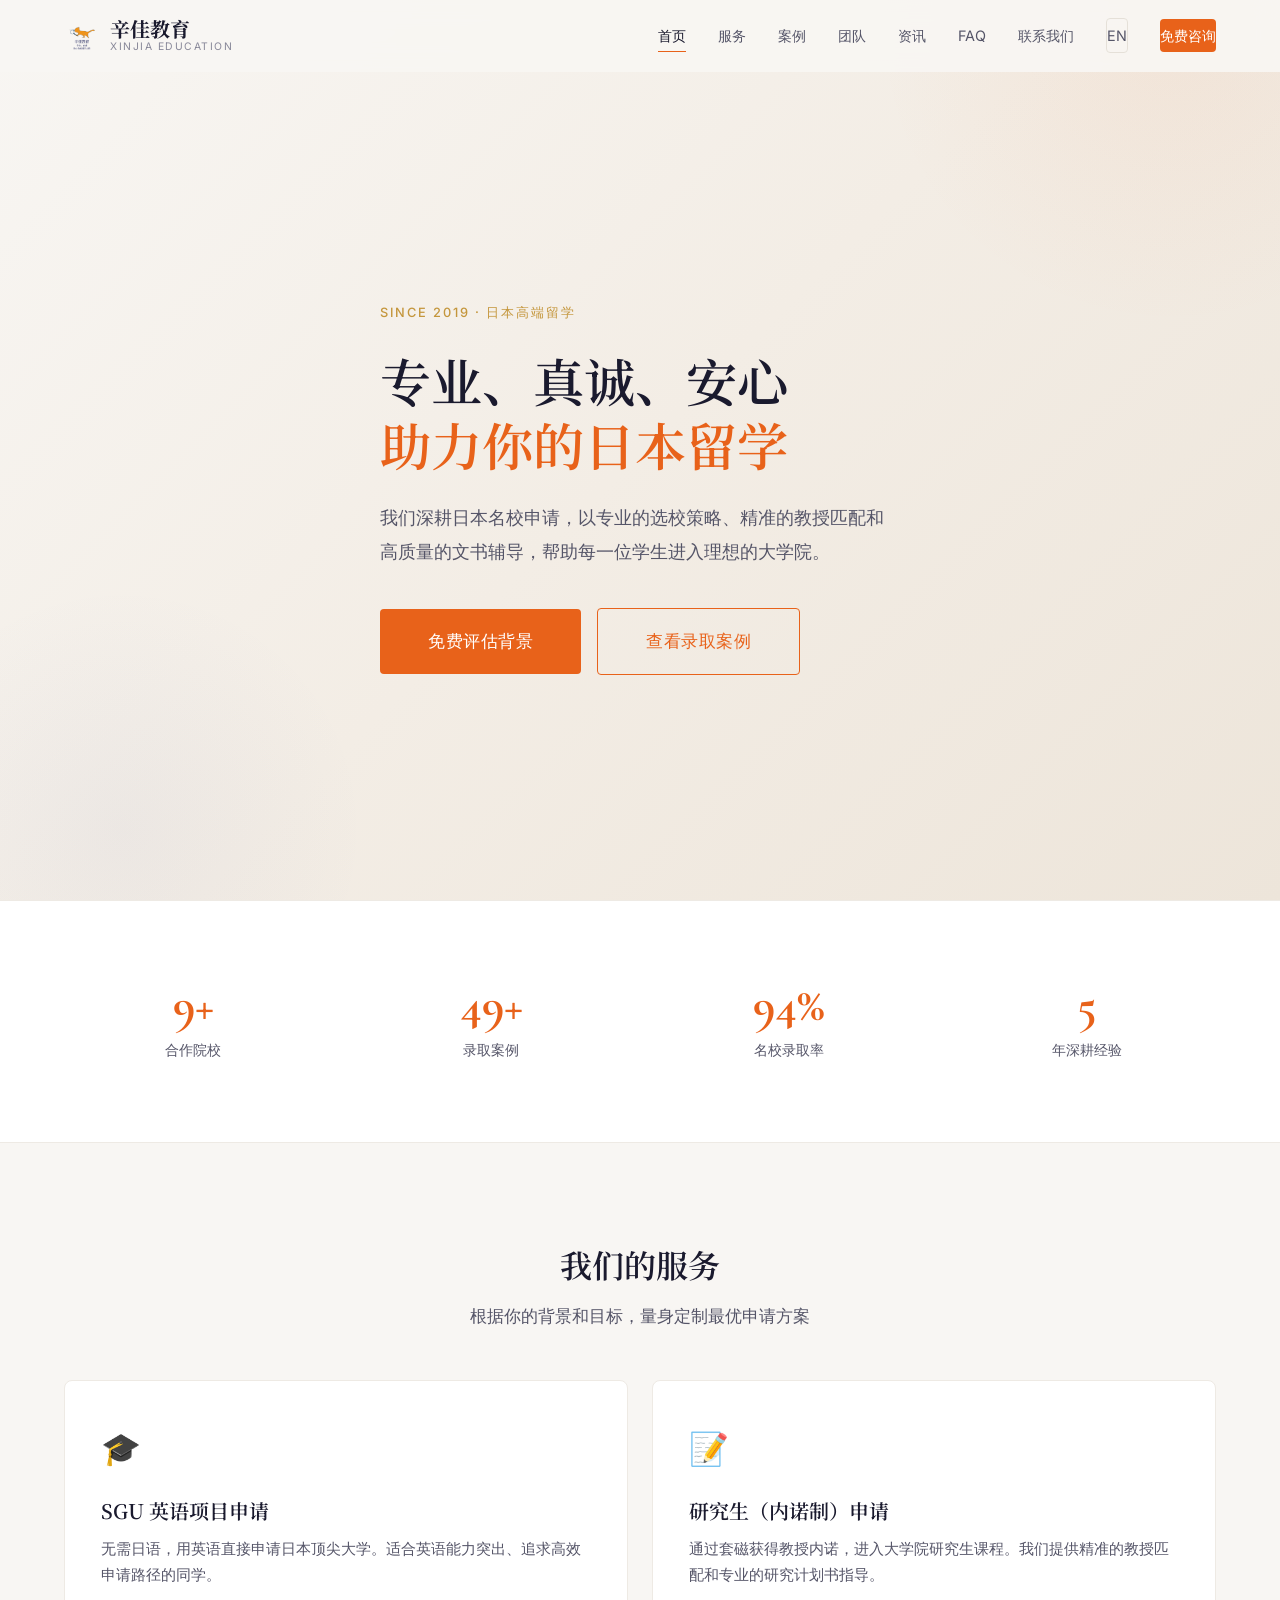
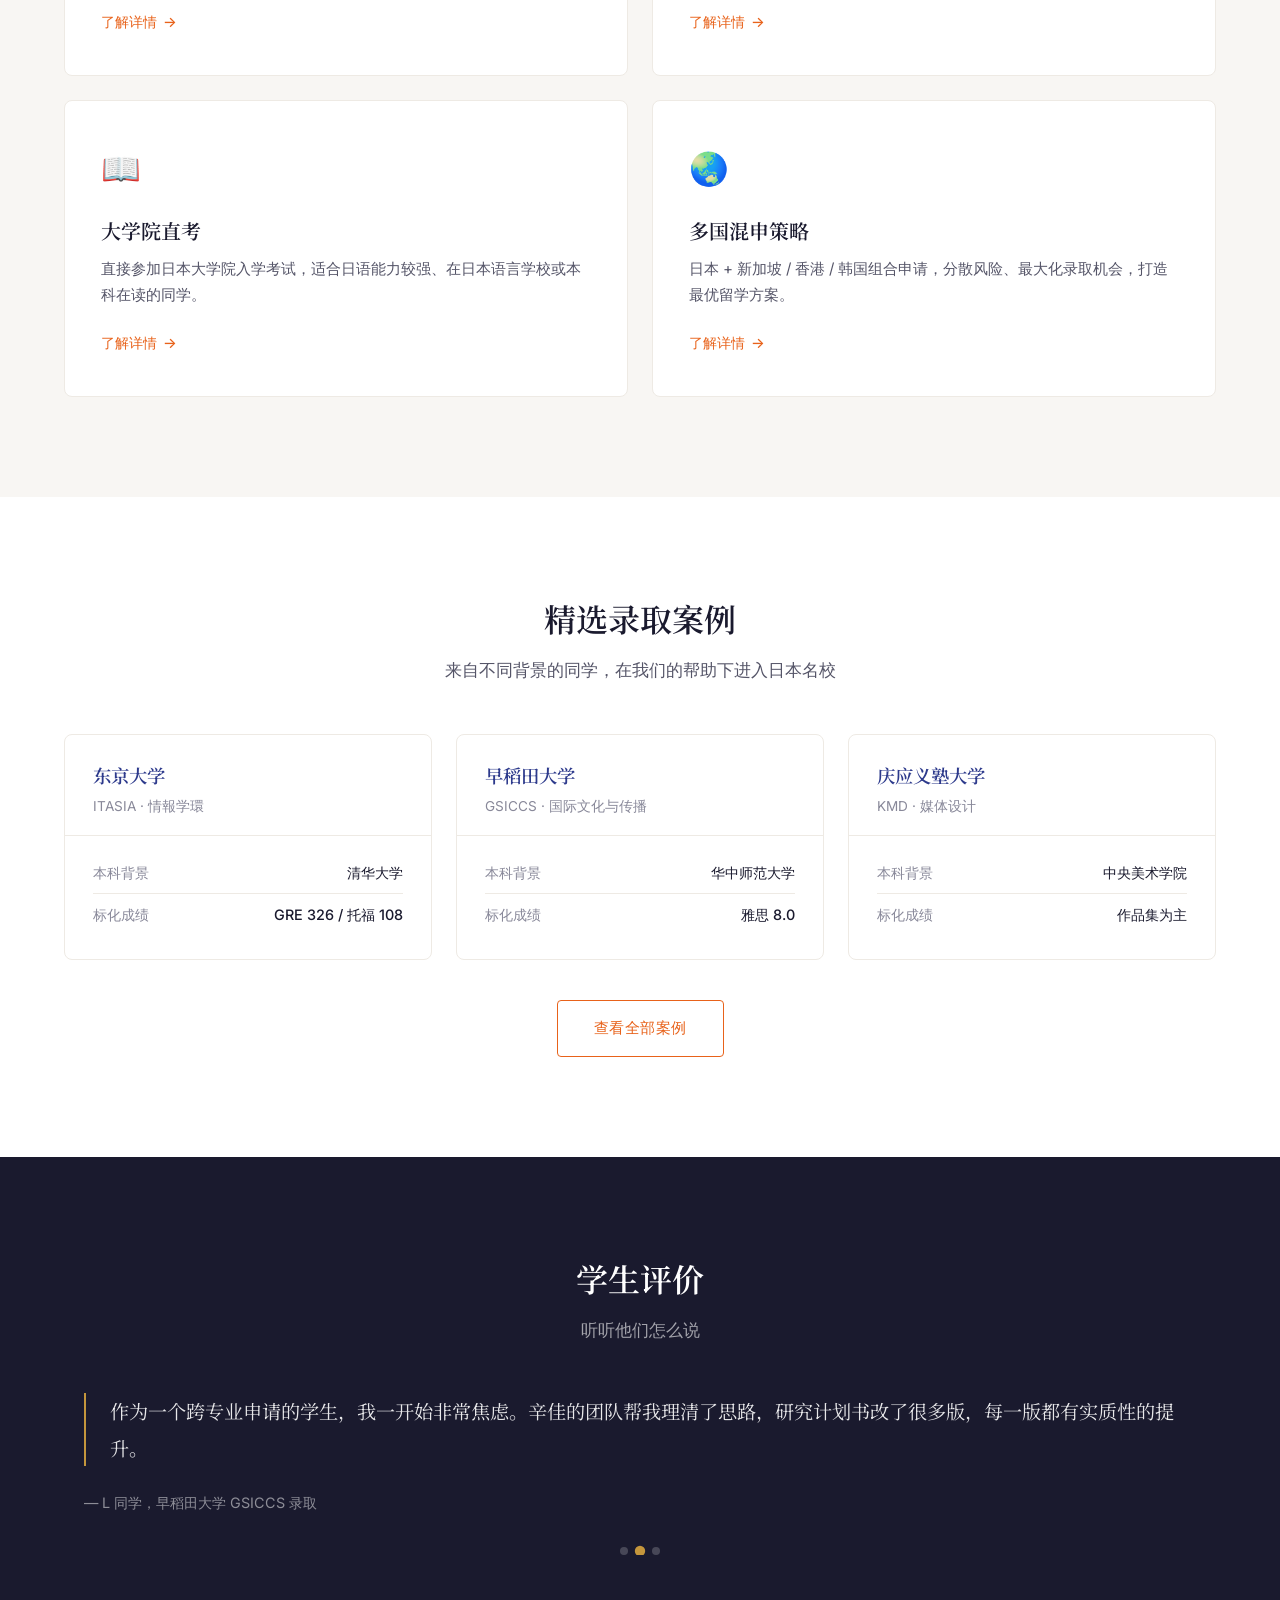
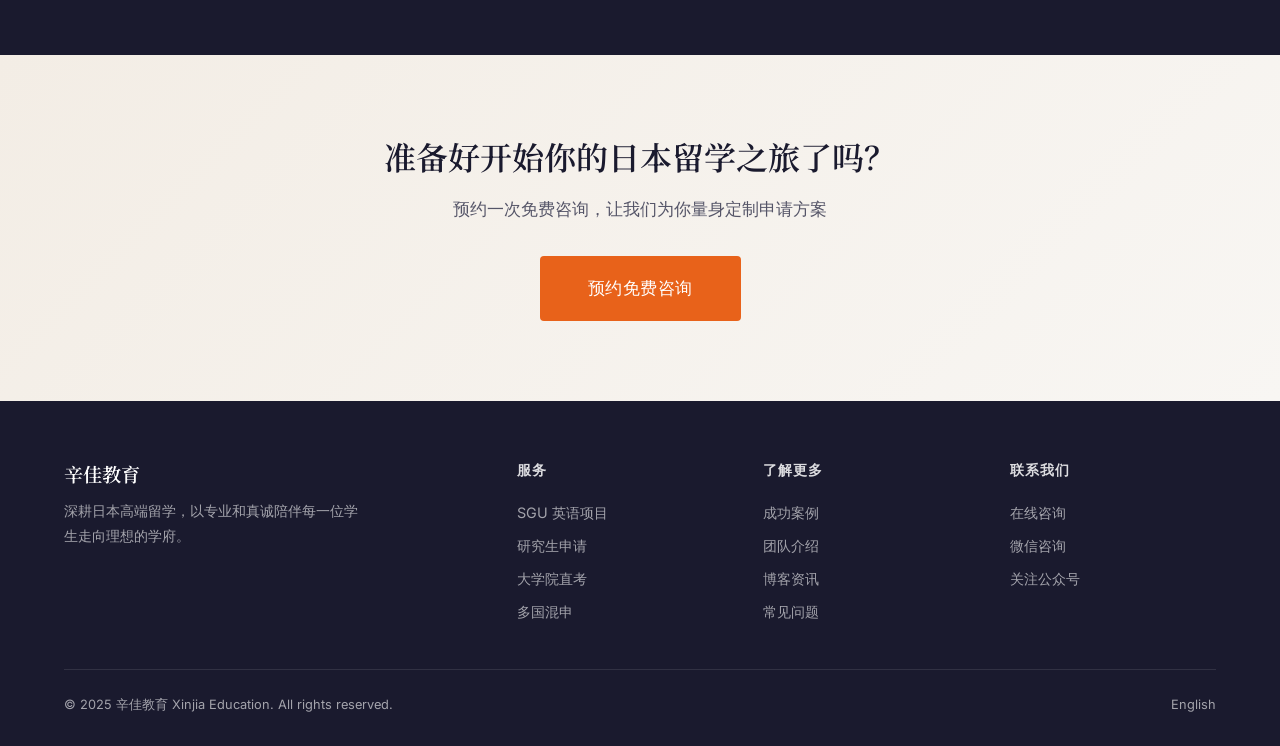
==== index.html @ 95246c09 "Initial commit: Xinjia Education official website - 14 HTML pages (7 Chinese + 7 English) - Brand de" ====
<!DOCTYPE html>
<html lang="zh-CN">
<head>
  <meta charset="UTF-8">
  <meta name="viewport" content="width=device-width, initial-scale=1.0">
  <meta name="applicable-device" content="pc,mobile">
  <title>辛佳教育 | 日本高端留学申请 · SGU · 研究生 · 直考</title>
  <meta name="description" content="辛佳教育专注日本高端留学申请，提供SGU英语项目、研究生内诺、大学院直考及多国混申服务。东京大学、早稻田大学、庆应义塾大学等名校录取案例丰富。">
  <meta name="keywords" content="日本留学,SGU申请,日本读研,日本大学院,研究生申请,日本留学中介,东京大学,早稻田大学">
  <link rel="alternate" hreflang="zh" href="https://shinka-edu.com/index.html">
  <link rel="alternate" hreflang="en" href="https://shinka-edu.com/en/index.html">
  <link rel="canonical" href="https://shinka-edu.com/">
  <!-- Open Graph -->
  <meta property="og:title" content="辛佳教育 | 日本高端留学申请">
  <meta property="og:description" content="专注日本高端留学，SGU · 研究生 · 直考 · 多国混申">
  <meta property="og:type" content="website">
  <meta property="og:url" content="https://shinka-edu.com/">
  <meta property="og:locale" content="zh_CN">
  <meta property="og:locale:alternate" content="en_US">
  <!-- Fonts -->
  <link rel="preconnect" href="https://fonts.googleapis.com">
  <link rel="preconnect" href="https://fonts.gstatic.com" crossorigin>
  <link href="https://fonts.googleapis.com/css2?family=Cormorant+Garamond:wght@400;600;700&family=Inter:wght@400;500;600&family=Noto+Serif+SC:wght@400;600;700&display=swap" rel="stylesheet">
  <link rel="stylesheet" href="css/style.css">
  <!-- JSON-LD -->
  <script type="application/ld+json">
  {
    "@context": "https://schema.org",
    "@type": "EducationalOrganization",
    "name": "辛佳教育",
    "alternateName": "Xinjia Education",
    "url": "https://shinka-edu.com",
    "description": "专注日本高端留学申请，提供SGU、研究生、直考及多国混申服务",
    "areaServed": ["CN", "JP"],
    "knowsLanguage": ["zh", "en", "ja"]
  }
  </script>
</head>
<body>

  <!-- Navigation -->
  <nav class="navbar" role="navigation" aria-label="主导航">
    <div class="container">
      <a href="index.html" class="nav-logo">
        <img src="images/logo.png" alt="辛佳教育" loading="lazy">
        <span class="nav-logo-text">
          辛佳教育
          <small>Xinjia Education</small>
        </span>
      </a>
      <div class="nav-links">
        <a href="index.html" class="active">首页</a>
        <a href="services.html">服务</a>
        <a href="cases.html">案例</a>
        <a href="team.html">团队</a>
        <a href="blog.html">资讯</a>
        <a href="faq.html">FAQ</a>
        <a href="contact.html">联系我们</a>
        <a href="en/index.html" class="nav-lang">EN</a>
        <a href="contact.html" class="nav-cta">免费咨询</a>
      </div>
      <button class="nav-toggle" aria-label="菜单">
        <span></span><span></span><span></span>
      </button>
    </div>
  </nav>

  <!-- Hero -->
  <section class="hero">
    <div class="container">
      <div class="hero-content">
        <span class="hero-badge">Since 2019 · 日本高端留学</span>
        <h1 class="hero-title">专业、真诚、安心<br><span>助力你的日本留学</span></h1>
        <p class="hero-desc">我们深耕日本名校申请，以专业的选校策略、精准的教授匹配和高质量的文书辅导，帮助每一位学生进入理想的大学院。</p>
        <div class="hero-buttons">
          <a href="contact.html" class="btn btn-primary btn-lg">免费评估背景</a>
          <a href="cases.html" class="btn btn-outline btn-lg">查看录取案例</a>
        </div>
      </div>
    </div>
  </section>

  <!-- Stats -->
  <section class="stats">
    <div class="container">
      <div class="stats-grid">
        <div class="stat-item fade-in">
          <div class="stat-number" data-count="10" data-suffix="+">0</div>
          <div class="stat-label">合作院校</div>
        </div>
        <div class="stat-item fade-in fade-in-delay-1">
          <div class="stat-number" data-count="50" data-suffix="+">0</div>
          <div class="stat-label">录取案例</div>
        </div>
        <div class="stat-item fade-in fade-in-delay-2">
          <div class="stat-number" data-count="95" data-suffix="%">0</div>
          <div class="stat-label">名校录取率</div>
        </div>
        <div class="stat-item fade-in fade-in-delay-3">
          <div class="stat-number" data-count="6" data-suffix="">0</div>
          <div class="stat-label">年深耕经验</div>
        </div>
      </div>
    </div>
  </section>

  <!-- Services Overview -->
  <section class="section" id="services">
    <div class="container">
      <h2 class="section-title center fade-in">我们的服务</h2>
      <p class="section-subtitle center fade-in">根据你的背景和目标，量身定制最优申请方案</p>
      <div class="services-grid">
        <a href="services.html#sgu" class="service-card fade-in">
          <span class="service-icon">🎓</span>
          <h3>SGU 英语项目申请</h3>
          <p>无需日语，用英语直接申请日本顶尖大学。适合英语能力突出、追求高效申请路径的同学。</p>
          <span class="link-arrow">了解详情</span>
        </a>
        <a href="services.html#kenkyusei" class="service-card fade-in fade-in-delay-1">
          <span class="service-icon">📝</span>
          <h3>研究生（内诺制）申请</h3>
          <p>通过套磁获得教授内诺，进入大学院研究生课程。我们提供精准的教授匹配和专业的研究计划书指导。</p>
          <span class="link-arrow">了解详情</span>
        </a>
        <a href="services.html#chokuju" class="service-card fade-in fade-in-delay-2">
          <span class="service-icon">📖</span>
          <h3>大学院直考</h3>
          <p>直接参加日本大学院入学考试，适合日语能力较强、在日本语言学校或本科在读的同学。</p>
          <span class="link-arrow">了解详情</span>
        </a>
        <a href="services.html#multi" class="service-card fade-in fade-in-delay-3">
          <span class="service-icon">🌏</span>
          <h3>多国混申策略</h3>
          <p>日本 + 新加坡 / 香港 / 韩国组合申请，分散风险、最大化录取机会，打造最优留学方案。</p>
          <span class="link-arrow">了解详情</span>
        </a>
      </div>
    </div>
  </section>

  <!-- Featured Cases -->
  <section class="section" style="background: var(--color-bg-white);">
    <div class="container">
      <h2 class="section-title center fade-in">精选录取案例</h2>
      <p class="section-subtitle center fade-in">来自不同背景的同学，在我们的帮助下进入日本名校</p>
      <div class="cases-grid">
        <div class="case-card fade-in">
          <div class="case-card-header">
            <div class="case-school">东京大学</div>
            <div class="case-program">ITASIA · 情報学環</div>
          </div>
          <div class="case-card-body">
            <div class="case-detail">
              <span class="case-detail-label">本科背景</span>
              <span class="case-detail-value">清华大学</span>
            </div>
            <div class="case-detail">
              <span class="case-detail-label">标化成绩</span>
              <span class="case-detail-value">GRE 326 / 托福 108</span>
            </div>
          </div>
        </div>
        <div class="case-card fade-in fade-in-delay-1">
          <div class="case-card-header">
            <div class="case-school">早稻田大学</div>
            <div class="case-program">GSICCS · 国际文化与传播</div>
          </div>
          <div class="case-card-body">
            <div class="case-detail">
              <span class="case-detail-label">本科背景</span>
              <span class="case-detail-value">华中师范大学</span>
            </div>
            <div class="case-detail">
              <span class="case-detail-label">标化成绩</span>
              <span class="case-detail-value">雅思 8.0</span>
            </div>
          </div>
        </div>
        <div class="case-card fade-in fade-in-delay-2">
          <div class="case-card-header">
            <div class="case-school">庆应义塾大学</div>
            <div class="case-program">KMD · 媒体设计</div>
          </div>
          <div class="case-card-body">
            <div class="case-detail">
              <span class="case-detail-label">本科背景</span>
              <span class="case-detail-value">中央美术学院</span>
            </div>
            <div class="case-detail">
              <span class="case-detail-label">标化成绩</span>
              <span class="case-detail-value">作品集为主</span>
            </div>
          </div>
        </div>
      </div>
      <div class="text-center" style="margin-top: 40px;">
        <a href="cases.html" class="btn btn-outline">查看全部案例</a>
      </div>
    </div>
  </section>

  <!-- Testimonials -->
  <section class="testimonials">
    <div class="container">
      <h2 class="section-title center fade-in">学生评价</h2>
      <p class="section-subtitle center fade-in">听听他们怎么说</p>
      <div class="testimonial-slider fade-in">
        <div class="testimonial-track">
          <div class="testimonial-card">
            <div class="testimonial-quote">辛佳的老师非常专业，从选校到文书都给了我很多针对性的建议。最终拿到了东大 ITASIA 的 offer，整个过程比想象中顺利很多。</div>
            <div class="testimonial-author">— Z 同学，东京大学 ITASIA 录取</div>
          </div>
          <div class="testimonial-card">
            <div class="testimonial-quote">作为一个跨专业申请的学生，我一开始非常焦虑。辛佳的团队帮我理清了思路，研究计划书改了很多版，每一版都有实质性的提升。</div>
            <div class="testimonial-author">— L 同学，早稻田大学 GSICCS 录取</div>
          </div>
          <div class="testimonial-card">
            <div class="testimonial-quote">选择辛佳是因为他们对 SGU 项目真的很了解，不会盲目推荐，而是根据我的实际情况做出合理的选校方案。感谢 Jaden 老师！</div>
            <div class="testimonial-author">— W 同学，庆应义塾大学 SFC 录取</div>
          </div>
        </div>
        <div class="testimonial-dots">
          <button class="testimonial-dot active" aria-label="第1条评价"></button>
          <button class="testimonial-dot" aria-label="第2条评价"></button>
          <button class="testimonial-dot" aria-label="第3条评价"></button>
        </div>
      </div>
    </div>
  </section>

  <!-- CTA -->
  <section class="cta-section">
    <div class="container fade-in">
      <h2>准备好开始你的日本留学之旅了吗？</h2>
      <p>预约一次免费咨询，让我们为你量身定制申请方案</p>
      <a href="contact.html" class="btn btn-primary btn-lg">预约免费咨询</a>
    </div>
  </section>

  <!-- Footer -->
  <footer class="footer">
    <div class="container">
      <div class="footer-grid">
        <div class="footer-brand">
          <h3>辛佳教育</h3>
          <p>深耕日本高端留学，以专业和真诚陪伴每一位学生走向理想的学府。</p>
        </div>
        <div class="footer-col">
          <h4>服务</h4>
          <a href="services.html#sgu">SGU 英语项目</a>
          <a href="services.html#kenkyusei">研究生申请</a>
          <a href="services.html#chokuju">大学院直考</a>
          <a href="services.html#multi">多国混申</a>
        </div>
        <div class="footer-col">
          <h4>了解更多</h4>
          <a href="cases.html">成功案例</a>
          <a href="team.html">团队介绍</a>
          <a href="blog.html">博客资讯</a>
          <a href="faq.html">常见问题</a>
        </div>
        <div class="footer-col">
          <h4>联系我们</h4>
          <a href="contact.html">在线咨询</a>
          <a href="contact.html">微信咨询</a>
          <a href="contact.html">关注公众号</a>
        </div>
      </div>
      <div class="footer-bottom">
        <span>&copy; 2025 辛佳教育 Xinjia Education. All rights reserved.</span>
        <a href="en/index.html">English</a>
      </div>
    </div>
  </footer>

  <script src="js/main.js"></script>
</body>
</html>
---- css/style.css ----
/* ===== CSS Variables & Brand Design System ===== */
:root {
  --color-primary: #E8621A;
  --color-primary-dark: #C8520F;
  --color-primary-light: #F5864D;
  --color-secondary: #2D3A8C;
  --color-secondary-dark: #1E2860;
  --color-accent: #C4963C;
  --color-accent-light: #D4AC5C;
  --color-text: #1A1A2E;
  --color-text-light: #555568;
  --color-text-muted: #888899;
  --color-bg: #F8F6F3;
  --color-bg-white: #FFFFFF;
  --color-bg-warm: #F3EDE5;
  --color-border: #E5E0D8;
  --color-border-light: #EEEAE4;

  --font-serif-cn: "Noto Serif SC", "Songti SC", "SimSun", serif;
  --font-serif-en: "Cormorant Garamond", "Georgia", serif;
  --font-sans: "Inter", "Noto Sans SC", "PingFang SC", "Microsoft YaHei", sans-serif;

  --max-width: 1200px;
  --nav-height: 72px;
  --section-padding: 100px 0;
  --section-padding-sm: 60px 0;
  --transition: 0.3s ease;
  --transition-slow: 0.6s ease;
  --shadow-sm: 0 2px 8px rgba(26, 26, 46, 0.06);
  --shadow-md: 0 4px 20px rgba(26, 26, 46, 0.08);
  --shadow-lg: 0 8px 40px rgba(26, 26, 46, 0.12);
  --radius: 4px;
  --radius-lg: 8px;
}

/* ===== Reset & Base ===== */
*, *::before, *::after {
  margin: 0;
  padding: 0;
  box-sizing: border-box;
}

html {
  font-size: 16px;
  scroll-behavior: smooth;
  -webkit-font-smoothing: antialiased;
  -moz-osx-font-smoothing: grayscale;
}

body {
  font-family: var(--font-sans);
  color: var(--color-text);
  background: var(--color-bg);
  line-height: 1.75;
  overflow-x: hidden;
}

img {
  max-width: 100%;
  height: auto;
  display: block;
}

a {
  color: inherit;
  text-decoration: none;
  transition: color var(--transition);
}

ul, ol { list-style: none; }

h1, h2, h3, h4, h5, h6 {
  font-family: var(--font-serif-cn);
  font-weight: 600;
  line-height: 1.35;
  color: var(--color-text);
}

.en h1, .en h2, .en h3, .en h4, .en h5, .en h6 {
  font-family: var(--font-serif-en);
}

/* ===== Utility ===== */
.container {
  max-width: var(--max-width);
  margin: 0 auto;
  padding: 0 24px;
}

.section {
  padding: var(--section-padding);
}

.section-title {
  font-size: 2rem;
  margin-bottom: 16px;
  position: relative;
}

.section-subtitle {
  font-size: 1.05rem;
  color: var(--color-text-light);
  max-width: 600px;
  margin-bottom: 48px;
}

.section-subtitle.center {
  margin-left: auto;
  margin-right: auto;
  text-align: center;
}

.section-title.center {
  text-align: center;
}

.text-primary { color: var(--color-primary); }
.text-accent { color: var(--color-accent); }
.text-muted { color: var(--color-text-muted); }
.text-center { text-align: center; }

.sr-only {
  position: absolute;
  width: 1px;
  height: 1px;
  padding: 0;
  margin: -1px;
  overflow: hidden;
  clip: rect(0,0,0,0);
  border: 0;
}

/* ===== Buttons ===== */
.btn {
  display: inline-block;
  padding: 14px 36px;
  font-size: 0.95rem;
  font-family: var(--font-sans);
  font-weight: 500;
  border: none;
  border-radius: var(--radius);
  cursor: pointer;
  transition: all var(--transition);
  letter-spacing: 0.5px;
  text-align: center;
}

.btn-primary {
  background: var(--color-primary);
  color: #fff;
}

.btn-primary:hover {
  background: var(--color-primary-dark);
  transform: translateY(-1px);
  box-shadow: var(--shadow-md);
}

.btn-outline {
  background: transparent;
  color: var(--color-primary);
  border: 1.5px solid var(--color-primary);
}

.btn-outline:hover {
  background: var(--color-primary);
  color: #fff;
}

.btn-secondary {
  background: var(--color-secondary);
  color: #fff;
}

.btn-secondary:hover {
  background: var(--color-secondary-dark);
  transform: translateY(-1px);
}

.btn-sm {
  padding: 10px 24px;
  font-size: 0.875rem;
}

.btn-lg {
  padding: 18px 48px;
  font-size: 1.05rem;
}

/* ===== Navigation ===== */
.navbar {
  position: fixed;
  top: 0;
  left: 0;
  right: 0;
  height: var(--nav-height);
  background: rgba(248, 246, 243, 0.95);
  backdrop-filter: blur(12px);
  -webkit-backdrop-filter: blur(12px);
  z-index: 1000;
  transition: all var(--transition);
  border-bottom: 1px solid transparent;
}

.navbar.scrolled {
  border-bottom-color: var(--color-border);
  box-shadow: var(--shadow-sm);
}

.navbar .container {
  display: flex;
  align-items: center;
  justify-content: space-between;
  height: 100%;
}

.nav-logo {
  display: flex;
  align-items: center;
  gap: 10px;
  font-family: var(--font-serif-cn);
  font-size: 1.25rem;
  font-weight: 700;
  color: var(--color-text);
}

.en .nav-logo {
  font-family: var(--font-serif-en);
  font-size: 1.3rem;
}

.nav-logo img {
  height: 36px;
  width: auto;
}

.nav-logo-text {
  display: flex;
  flex-direction: column;
  line-height: 1.2;
}

.nav-logo-text small {
  font-size: 0.65rem;
  font-family: var(--font-sans);
  font-weight: 400;
  color: var(--color-text-muted);
  letter-spacing: 1.5px;
  text-transform: uppercase;
}

.nav-links {
  display: flex;
  align-items: center;
  gap: 32px;
}

.nav-links a {
  font-size: 0.9rem;
  color: var(--color-text-light);
  position: relative;
  padding: 4px 0;
}

.nav-links a::after {
  content: '';
  position: absolute;
  bottom: 0;
  left: 0;
  width: 0;
  height: 1.5px;
  background: var(--color-primary);
  transition: width var(--transition);
}

.nav-links a:hover,
.nav-links a.active {
  color: var(--color-text);
}

.nav-links a:hover::after,
.nav-links a.active::after {
  width: 100%;
}

.nav-lang {
  font-size: 0.85rem;
  color: var(--color-text-muted);
  border: 1px solid var(--color-border);
  padding: 5px 14px;
  border-radius: var(--radius);
  transition: all var(--transition);
}

.nav-lang:hover {
  color: var(--color-primary);
  border-color: var(--color-primary);
}

.nav-cta {
  padding: 8px 24px;
  background: var(--color-primary);
  color: #fff !important;
  border-radius: var(--radius);
  font-weight: 500;
}

.nav-cta::after { display: none !important; }

.nav-cta:hover {
  background: var(--color-primary-dark);
}

/* Mobile Nav Toggle */
.nav-toggle {
  display: none;
  flex-direction: column;
  gap: 5px;
  cursor: pointer;
  padding: 4px;
  background: none;
  border: none;
}

.nav-toggle span {
  display: block;
  width: 24px;
  height: 2px;
  background: var(--color-text);
  transition: all var(--transition);
  border-radius: 1px;
}

.nav-toggle.active span:nth-child(1) {
  transform: rotate(45deg) translate(5px, 5px);
}

.nav-toggle.active span:nth-child(2) { opacity: 0; }

.nav-toggle.active span:nth-child(3) {
  transform: rotate(-45deg) translate(5px, -5px);
}

/* ===== Hero Section ===== */
.hero {
  min-height: 100vh;
  display: flex;
  align-items: center;
  padding-top: var(--nav-height);
  background: linear-gradient(135deg, var(--color-bg) 0%, var(--color-bg-warm) 50%, #EDE5DA 100%);
  position: relative;
  overflow: hidden;
}

.hero::before {
  content: '';
  position: absolute;
  top: -30%;
  right: -15%;
  width: 600px;
  height: 600px;
  background: radial-gradient(circle, rgba(232, 98, 26, 0.06) 0%, transparent 70%);
  border-radius: 50%;
}

.hero::after {
  content: '';
  position: absolute;
  bottom: -20%;
  left: -10%;
  width: 500px;
  height: 500px;
  background: radial-gradient(circle, rgba(45, 58, 140, 0.04) 0%, transparent 70%);
  border-radius: 50%;
}

.hero .container {
  position: relative;
  z-index: 1;
}

.hero-content {
  max-width: 680px;
}

.hero-badge {
  display: inline-block;
  font-size: 0.8rem;
  letter-spacing: 2px;
  text-transform: uppercase;
  color: var(--color-accent);
  margin-bottom: 24px;
  font-weight: 500;
}

.hero-title {
  font-size: 3.2rem;
  margin-bottom: 24px;
  line-height: 1.25;
}

.hero-title span {
  color: var(--color-primary);
}

.hero-desc {
  font-size: 1.15rem;
  color: var(--color-text-light);
  margin-bottom: 40px;
  max-width: 520px;
  line-height: 1.85;
}

.hero-buttons {
  display: flex;
  gap: 16px;
  align-items: center;
}

/* ===== Stats Section ===== */
.stats {
  padding: 60px 0;
  background: var(--color-bg-white);
  border-top: 1px solid var(--color-border-light);
  border-bottom: 1px solid var(--color-border-light);
}

.stats-grid {
  display: grid;
  grid-template-columns: repeat(4, 1fr);
  gap: 40px;
  text-align: center;
}

.stat-item {
  padding: 20px;
}

.stat-number {
  font-family: var(--font-serif-en);
  font-size: 3rem;
  font-weight: 700;
  color: var(--color-primary);
  line-height: 1;
  margin-bottom: 8px;
}

.stat-number span {
  font-size: 1.5rem;
  color: var(--color-accent);
}

.stat-label {
  font-size: 0.9rem;
  color: var(--color-text-light);
}

/* ===== Services Overview ===== */
.services-grid {
  display: grid;
  grid-template-columns: repeat(2, 1fr);
  gap: 24px;
}

.service-card {
  background: var(--color-bg-white);
  padding: 40px 36px;
  border-radius: var(--radius-lg);
  border: 1px solid var(--color-border-light);
  transition: all var(--transition);
  position: relative;
  overflow: hidden;
}

.service-card::before {
  content: '';
  position: absolute;
  top: 0;
  left: 0;
  width: 3px;
  height: 0;
  background: var(--color-primary);
  transition: height var(--transition-slow);
}

.service-card:hover {
  border-color: var(--color-border);
  box-shadow: var(--shadow-md);
  transform: translateY(-2px);
}

.service-card:hover::before {
  height: 100%;
}

.service-icon {
  font-size: 2rem;
  margin-bottom: 20px;
  display: block;
}

.service-card h3 {
  font-size: 1.25rem;
  margin-bottom: 12px;
}

.service-card p {
  color: var(--color-text-light);
  font-size: 0.95rem;
  margin-bottom: 20px;
  line-height: 1.7;
}

.service-card .link-arrow {
  font-size: 0.9rem;
  color: var(--color-primary);
  font-weight: 500;
  display: inline-flex;
  align-items: center;
  gap: 6px;
}

.service-card .link-arrow::after {
  content: '→';
  transition: transform var(--transition);
}

.service-card:hover .link-arrow::after {
  transform: translateX(4px);
}

/* ===== Cases Section ===== */
.cases-grid {
  display: grid;
  grid-template-columns: repeat(3, 1fr);
  gap: 24px;
}

.case-card {
  background: var(--color-bg-white);
  border-radius: var(--radius-lg);
  border: 1px solid var(--color-border-light);
  overflow: hidden;
  transition: all var(--transition);
}

.case-card:hover {
  box-shadow: var(--shadow-md);
  transform: translateY(-2px);
}

.case-card-header {
  padding: 24px 28px 16px;
  border-bottom: 1px solid var(--color-border-light);
}

.case-school {
  font-family: var(--font-serif-cn);
  font-size: 1.15rem;
  font-weight: 600;
  color: var(--color-secondary);
  margin-bottom: 4px;
}

.case-program {
  font-size: 0.85rem;
  color: var(--color-text-muted);
}

.case-card-body {
  padding: 16px 28px 24px;
}

.case-detail {
  display: flex;
  justify-content: space-between;
  align-items: center;
  padding: 8px 0;
  font-size: 0.9rem;
}

.case-detail + .case-detail {
  border-top: 1px solid var(--color-border-light);
}

.case-detail-label {
  color: var(--color-text-muted);
}

.case-detail-value {
  font-weight: 500;
  color: var(--color-text);
}

/* Cases page filter */
.filter-bar {
  display: flex;
  flex-wrap: wrap;
  gap: 10px;
  margin-bottom: 40px;
}

.filter-btn {
  padding: 8px 20px;
  font-size: 0.85rem;
  border: 1px solid var(--color-border);
  background: var(--color-bg-white);
  color: var(--color-text-light);
  border-radius: 100px;
  cursor: pointer;
  transition: all var(--transition);
  font-family: var(--font-sans);
}

.filter-btn:hover,
.filter-btn.active {
  background: var(--color-primary);
  color: #fff;
  border-color: var(--color-primary);
}

/* ===== Testimonials ===== */
.testimonials {
  background: var(--color-text);
  color: #fff;
  padding: var(--section-padding);
}

.testimonials .section-title {
  color: #fff;
}

.testimonials .section-subtitle {
  color: rgba(255,255,255,0.6);
}

.testimonial-slider {
  position: relative;
  overflow: hidden;
}

.testimonial-track {
  display: flex;
  transition: transform 0.5s ease;
}

.testimonial-card {
  min-width: 100%;
  padding: 0 20px;
}

.testimonial-quote {
  font-family: var(--font-serif-cn);
  font-size: 1.2rem;
  line-height: 1.9;
  margin-bottom: 24px;
  color: rgba(255,255,255,0.9);
  position: relative;
  padding-left: 24px;
  border-left: 2px solid var(--color-accent);
}

.testimonial-author {
  font-size: 0.9rem;
  color: rgba(255,255,255,0.5);
}

.testimonial-dots {
  display: flex;
  justify-content: center;
  gap: 8px;
  margin-top: 32px;
}

.testimonial-dot {
  width: 8px;
  height: 8px;
  border-radius: 50%;
  background: rgba(255,255,255,0.2);
  cursor: pointer;
  transition: all var(--transition);
  border: none;
  padding: 0;
}

.testimonial-dot.active {
  background: var(--color-accent);
  transform: scale(1.3);
}

/* ===== CTA Section ===== */
.cta-section {
  padding: 80px 0;
  background: linear-gradient(135deg, var(--color-bg-warm) 0%, var(--color-bg) 100%);
  text-align: center;
}

.cta-section h2 {
  font-size: 2rem;
  margin-bottom: 16px;
}

.cta-section p {
  color: var(--color-text-light);
  margin-bottom: 32px;
  font-size: 1.05rem;
}

/* ===== Page Header (Inner Pages) ===== */
.page-header {
  padding: 140px 0 60px;
  background: var(--color-bg-white);
  border-bottom: 1px solid var(--color-border-light);
}

.page-header h1 {
  font-size: 2.5rem;
  margin-bottom: 12px;
}

.page-header p {
  font-size: 1.05rem;
  color: var(--color-text-light);
  max-width: 600px;
}

.breadcrumb {
  font-size: 0.85rem;
  color: var(--color-text-muted);
  margin-bottom: 20px;
}

.breadcrumb a:hover {
  color: var(--color-primary);
}

.breadcrumb span {
  margin: 0 8px;
}

/* ===== Services Detail Page ===== */
.service-detail-section {
  padding: 80px 0;
}

.service-detail-section:nth-child(even) {
  background: var(--color-bg-white);
}

.service-detail-grid {
  display: grid;
  grid-template-columns: 1fr 1fr;
  gap: 60px;
  align-items: start;
}

.service-detail-content h2 {
  font-size: 1.75rem;
  margin-bottom: 16px;
}

.service-detail-content p {
  color: var(--color-text-light);
  margin-bottom: 20px;
  line-height: 1.8;
}

.service-detail-content ul {
  margin-bottom: 24px;
}

.service-detail-content ul li {
  padding: 8px 0 8px 20px;
  position: relative;
  color: var(--color-text-light);
  font-size: 0.95rem;
}

.service-detail-content ul li::before {
  content: '';
  position: absolute;
  left: 0;
  top: 16px;
  width: 6px;
  height: 6px;
  background: var(--color-primary);
  border-radius: 50%;
}

.service-sidebar {
  background: var(--color-bg-white);
  padding: 32px;
  border-radius: var(--radius-lg);
  border: 1px solid var(--color-border-light);
  position: sticky;
  top: calc(var(--nav-height) + 24px);
}

.service-sidebar h4 {
  font-size: 1rem;
  margin-bottom: 16px;
  color: var(--color-text);
}

.service-sidebar .price-range {
  font-size: 1.5rem;
  font-weight: 700;
  color: var(--color-primary);
  margin-bottom: 20px;
  font-family: var(--font-serif-en);
}

.timeline {
  position: relative;
  padding-left: 24px;
}

.timeline::before {
  content: '';
  position: absolute;
  left: 4px;
  top: 0;
  bottom: 0;
  width: 1px;
  background: var(--color-border);
}

.timeline-item {
  position: relative;
  padding-bottom: 24px;
}

.timeline-item::before {
  content: '';
  position: absolute;
  left: -24px;
  top: 6px;
  width: 9px;
  height: 9px;
  background: var(--color-primary);
  border-radius: 50%;
  border: 2px solid var(--color-bg);
}

.timeline-item h5 {
  font-size: 0.9rem;
  font-family: var(--font-sans);
  font-weight: 600;
  margin-bottom: 4px;
}

.timeline-item p {
  font-size: 0.85rem;
  color: var(--color-text-muted);
}

/* ===== Team Page ===== */
.team-grid {
  display: grid;
  grid-template-columns: repeat(3, 1fr);
  gap: 32px;
}

.team-card {
  background: var(--color-bg-white);
  padding: 40px 32px;
  border-radius: var(--radius-lg);
  border: 1px solid var(--color-border-light);
  text-align: center;
  transition: all var(--transition);
}

.team-card:hover {
  box-shadow: var(--shadow-md);
  transform: translateY(-2px);
}

.team-avatar {
  width: 80px;
  height: 80px;
  border-radius: 50%;
  background: linear-gradient(135deg, var(--color-bg-warm), var(--color-bg));
  margin: 0 auto 20px;
  display: flex;
  align-items: center;
  justify-content: center;
  font-size: 2rem;
  color: var(--color-primary);
  border: 2px solid var(--color-border-light);
}

.team-card h3 {
  font-size: 1.15rem;
  margin-bottom: 4px;
}

.team-card .team-role {
  font-size: 0.85rem;
  color: var(--color-accent);
  margin-bottom: 16px;
  font-weight: 500;
}

.team-card p {
  font-size: 0.9rem;
  color: var(--color-text-light);
  line-height: 1.7;
}

.founder-message {
  background: var(--color-bg-white);
  padding: 60px;
  border-radius: var(--radius-lg);
  border: 1px solid var(--color-border-light);
  margin-top: 60px;
}

.founder-message h3 {
  font-size: 1.5rem;
  margin-bottom: 20px;
}

.founder-message p {
  color: var(--color-text-light);
  line-height: 1.9;
  font-size: 1.05rem;
}

.founder-message .founder-name {
  margin-top: 24px;
  font-weight: 600;
  color: var(--color-text);
  font-size: 0.95rem;
}

/* ===== Blog Page ===== */
.blog-grid {
  display: grid;
  grid-template-columns: repeat(2, 1fr);
  gap: 24px;
}

.blog-card {
  background: var(--color-bg-white);
  border-radius: var(--radius-lg);
  border: 1px solid var(--color-border-light);
  padding: 32px;
  transition: all var(--transition);
}

.blog-card:hover {
  box-shadow: var(--shadow-md);
  transform: translateY(-2px);
}

.blog-date {
  font-size: 0.8rem;
  color: var(--color-text-muted);
  margin-bottom: 12px;
}

.blog-card h3 {
  font-size: 1.1rem;
  margin-bottom: 12px;
  line-height: 1.5;
}

.blog-card h3 a:hover {
  color: var(--color-primary);
}

.blog-card p {
  font-size: 0.9rem;
  color: var(--color-text-light);
  line-height: 1.7;
  margin-bottom: 16px;
}

.blog-tag {
  display: inline-block;
  font-size: 0.75rem;
  padding: 3px 10px;
  border: 1px solid var(--color-border);
  border-radius: 100px;
  color: var(--color-text-muted);
}

/* ===== FAQ Page ===== */
.faq-list {
  max-width: 800px;
  margin: 0 auto;
}

.faq-category {
  margin-bottom: 40px;
}

.faq-category-title {
  font-size: 1.1rem;
  color: var(--color-accent);
  margin-bottom: 16px;
  font-family: var(--font-sans);
  font-weight: 600;
  text-transform: uppercase;
  letter-spacing: 1px;
  font-size: 0.85rem;
}

.faq-item {
  border-bottom: 1px solid var(--color-border-light);
}

.faq-question {
  width: 100%;
  display: flex;
  align-items: center;
  justify-content: space-between;
  padding: 20px 0;
  background: none;
  border: none;
  cursor: pointer;
  font-size: 1rem;
  font-family: var(--font-sans);
  color: var(--color-text);
  text-align: left;
  font-weight: 500;
  gap: 16px;
}

.faq-question:hover {
  color: var(--color-primary);
}

.faq-icon {
  width: 20px;
  height: 20px;
  flex-shrink: 0;
  position: relative;
}

.faq-icon::before,
.faq-icon::after {
  content: '';
  position: absolute;
  background: currentColor;
  transition: transform var(--transition);
}

.faq-icon::before {
  width: 14px;
  height: 1.5px;
  top: 50%;
  left: 50%;
  transform: translate(-50%, -50%);
}

.faq-icon::after {
  width: 1.5px;
  height: 14px;
  top: 50%;
  left: 50%;
  transform: translate(-50%, -50%);
}

.faq-item.active .faq-icon::after {
  transform: translate(-50%, -50%) rotate(90deg);
}

.faq-answer {
  max-height: 0;
  overflow: hidden;
  transition: max-height 0.4s ease;
}

.faq-answer-inner {
  padding: 0 0 20px;
  color: var(--color-text-light);
  font-size: 0.95rem;
  line-height: 1.8;
}

/* ===== Contact Page ===== */
.contact-grid {
  display: grid;
  grid-template-columns: 1fr 1fr;
  gap: 60px;
  align-items: start;
}

.contact-form {
  background: var(--color-bg-white);
  padding: 40px;
  border-radius: var(--radius-lg);
  border: 1px solid var(--color-border-light);
}

.form-group {
  margin-bottom: 20px;
}

.form-group label {
  display: block;
  font-size: 0.85rem;
  font-weight: 500;
  margin-bottom: 6px;
  color: var(--color-text);
}

.form-group input,
.form-group select,
.form-group textarea {
  width: 100%;
  padding: 12px 16px;
  font-size: 0.95rem;
  font-family: var(--font-sans);
  border: 1px solid var(--color-border);
  border-radius: var(--radius);
  background: var(--color-bg);
  color: var(--color-text);
  transition: border-color var(--transition);
  outline: none;
}

.form-group input:focus,
.form-group select:focus,
.form-group textarea:focus {
  border-color: var(--color-primary);
}

.form-group textarea {
  min-height: 120px;
  resize: vertical;
}

.contact-info h3 {
  font-size: 1.25rem;
  margin-bottom: 20px;
}

.contact-channels {
  margin-bottom: 32px;
}

.contact-channel-item {
  display: flex;
  align-items: flex-start;
  gap: 16px;
  padding: 16px 0;
  border-bottom: 1px solid var(--color-border-light);
}

.contact-channel-item:last-child {
  border-bottom: none;
}

.channel-icon {
  width: 40px;
  height: 40px;
  border-radius: 50%;
  background: var(--color-bg-warm);
  display: flex;
  align-items: center;
  justify-content: center;
  flex-shrink: 0;
  font-size: 1.1rem;
}

.channel-info h4 {
  font-size: 0.9rem;
  font-family: var(--font-sans);
  margin-bottom: 2px;
}

.channel-info p {
  font-size: 0.85rem;
  color: var(--color-text-muted);
}

.qrcode-placeholder {
  width: 160px;
  height: 160px;
  background: var(--color-bg-warm);
  border-radius: var(--radius-lg);
  display: flex;
  align-items: center;
  justify-content: center;
  color: var(--color-text-muted);
  font-size: 0.85rem;
  border: 1px dashed var(--color-border);
  margin-top: 8px;
}

/* ===== Footer ===== */
.footer {
  background: var(--color-text);
  color: rgba(255,255,255,0.6);
  padding: 60px 0 30px;
}

.footer-grid {
  display: grid;
  grid-template-columns: 2fr 1fr 1fr 1fr;
  gap: 40px;
  margin-bottom: 40px;
}

.footer-brand {
  max-width: 300px;
}

.footer-brand h3 {
  color: #fff;
  font-size: 1.2rem;
  margin-bottom: 12px;
}

.footer-brand p {
  font-size: 0.9rem;
  line-height: 1.7;
}

.footer-col h4 {
  color: rgba(255,255,255,0.85);
  font-size: 0.85rem;
  font-family: var(--font-sans);
  font-weight: 600;
  text-transform: uppercase;
  letter-spacing: 1px;
  margin-bottom: 16px;
}

.footer-col a {
  display: block;
  font-size: 0.9rem;
  padding: 4px 0;
  transition: color var(--transition);
}

.footer-col a:hover {
  color: var(--color-primary-light);
}

.footer-bottom {
  border-top: 1px solid rgba(255,255,255,0.1);
  padding-top: 24px;
  display: flex;
  justify-content: space-between;
  align-items: center;
  font-size: 0.8rem;
}

.footer-bottom a:hover {
  color: var(--color-primary-light);
}

/* ===== Scroll Animations ===== */
.fade-in {
  opacity: 0;
  transform: translateY(24px);
  transition: opacity 0.7s ease, transform 0.7s ease;
}

.fade-in.visible {
  opacity: 1;
  transform: translateY(0);
}

.fade-in-delay-1 { transition-delay: 0.1s; }
.fade-in-delay-2 { transition-delay: 0.2s; }
.fade-in-delay-3 { transition-delay: 0.3s; }
.fade-in-delay-4 { transition-delay: 0.4s; }

/* ===== Responsive ===== */
@media (max-width: 1024px) {
  .hero-title { font-size: 2.6rem; }
  .stats-grid { grid-template-columns: repeat(2, 1fr); }
  .services-grid { grid-template-columns: 1fr; }
  .service-detail-grid { grid-template-columns: 1fr; }
  .footer-grid { grid-template-columns: 1fr 1fr; }
}

@media (max-width: 768px) {
  :root {
    --section-padding: 60px 0;
    --nav-height: 64px;
  }

  .nav-links {
    position: fixed;
    top: var(--nav-height);
    left: 0;
    right: 0;
    bottom: 0;
    background: var(--color-bg);
    flex-direction: column;
    justify-content: flex-start;
    padding: 40px 24px;
    gap: 24px;
    transform: translateX(100%);
    transition: transform var(--transition);
  }

  .nav-links.open {
    transform: translateX(0);
  }

  .nav-links a {
    font-size: 1.1rem;
  }

  .nav-toggle { display: flex; }

  .hero { min-height: auto; padding: 120px 0 60px; }
  .hero-title { font-size: 2rem; }
  .hero-desc { font-size: 1rem; }
  .hero-buttons { flex-direction: column; align-items: flex-start; }

  .stat-number { font-size: 2.2rem; }

  .cases-grid { grid-template-columns: 1fr; }
  .blog-grid { grid-template-columns: 1fr; }
  .team-grid { grid-template-columns: 1fr; }
  .contact-grid { grid-template-columns: 1fr; }

  .section-title { font-size: 1.6rem; }
  .page-header { padding: 100px 0 40px; }
  .page-header h1 { font-size: 1.8rem; }

  .footer-grid { grid-template-columns: 1fr; gap: 32px; }
  .footer-bottom { flex-direction: column; gap: 8px; text-align: center; }

  .founder-message { padding: 32px 24px; }

  .service-sidebar { position: static; }
}

@media (max-width: 480px) {
  .container { padding: 0 16px; }
  .hero-title { font-size: 1.75rem; }
  .stats-grid { grid-template-columns: 1fr 1fr; gap: 16px; }
  .stat-number { font-size: 1.8rem; }
  .filter-bar { gap: 6px; }
  .filter-btn { padding: 6px 14px; font-size: 0.8rem; }
}
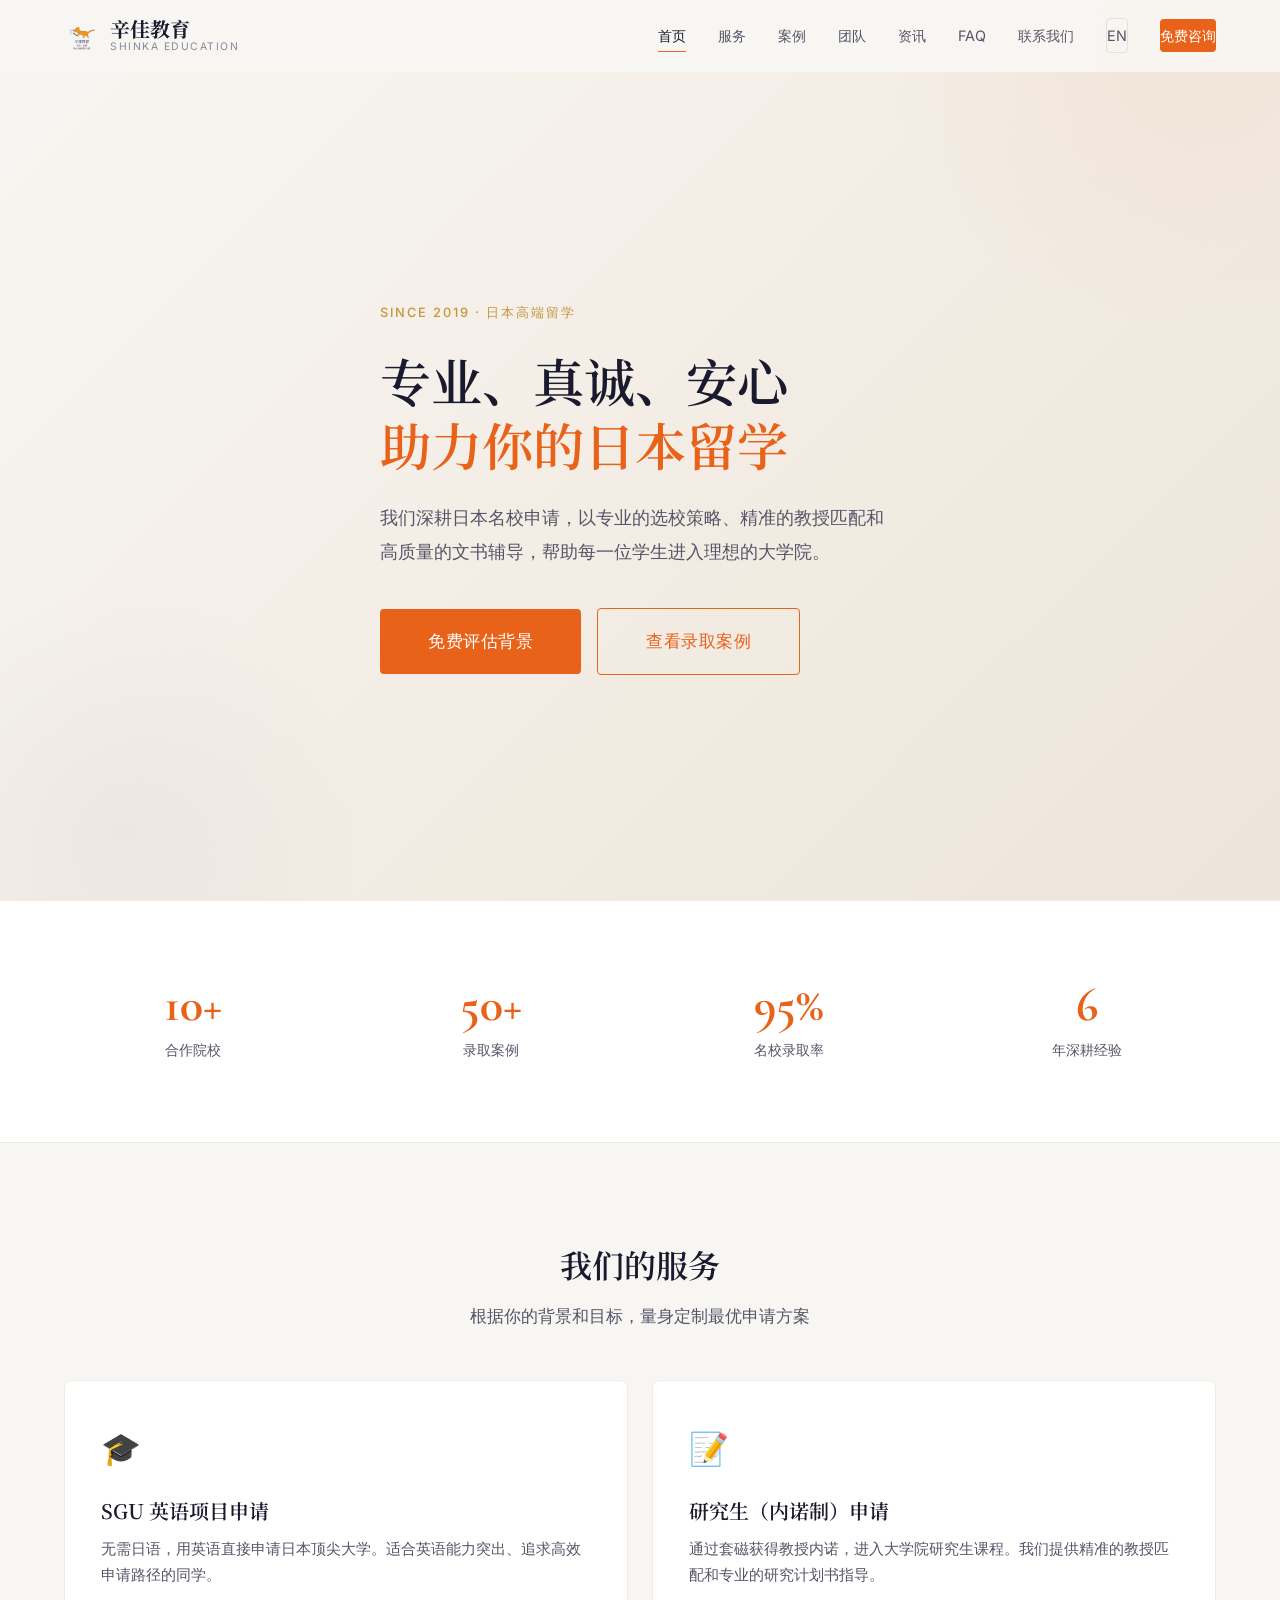
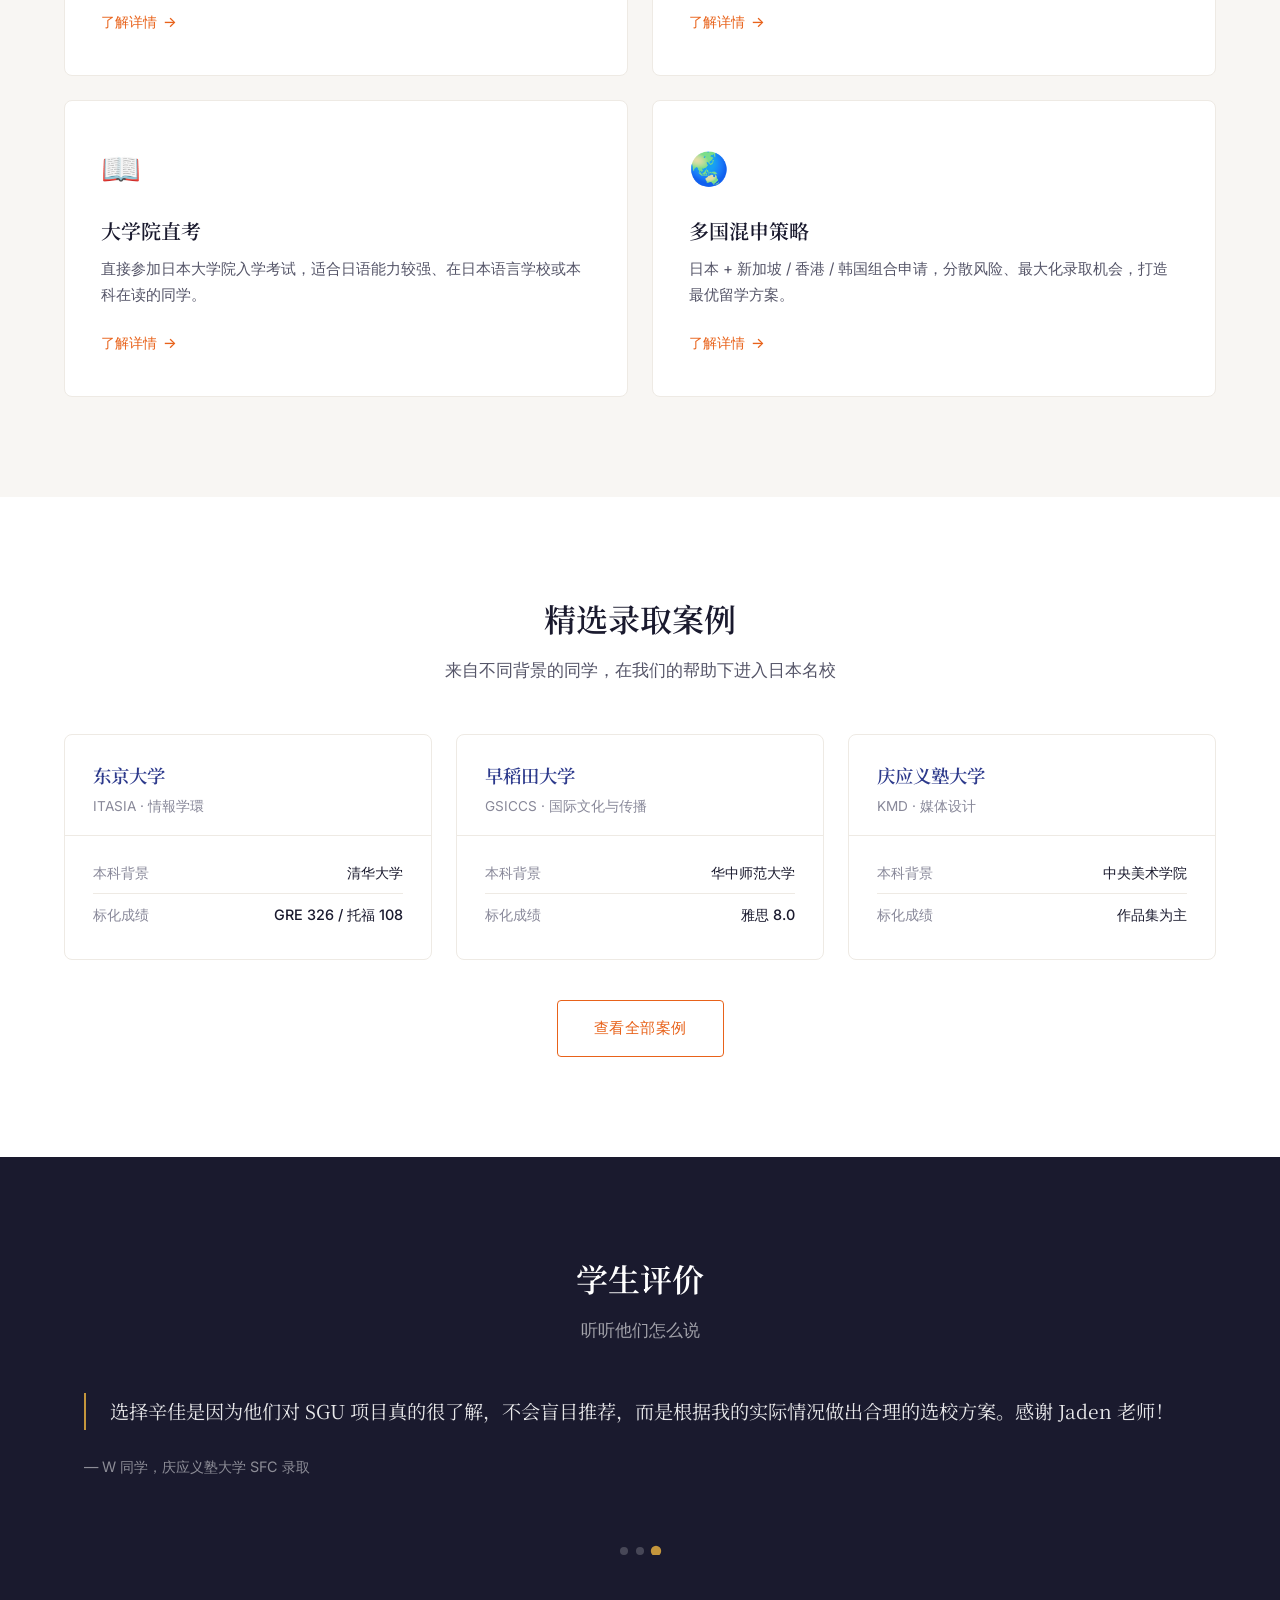
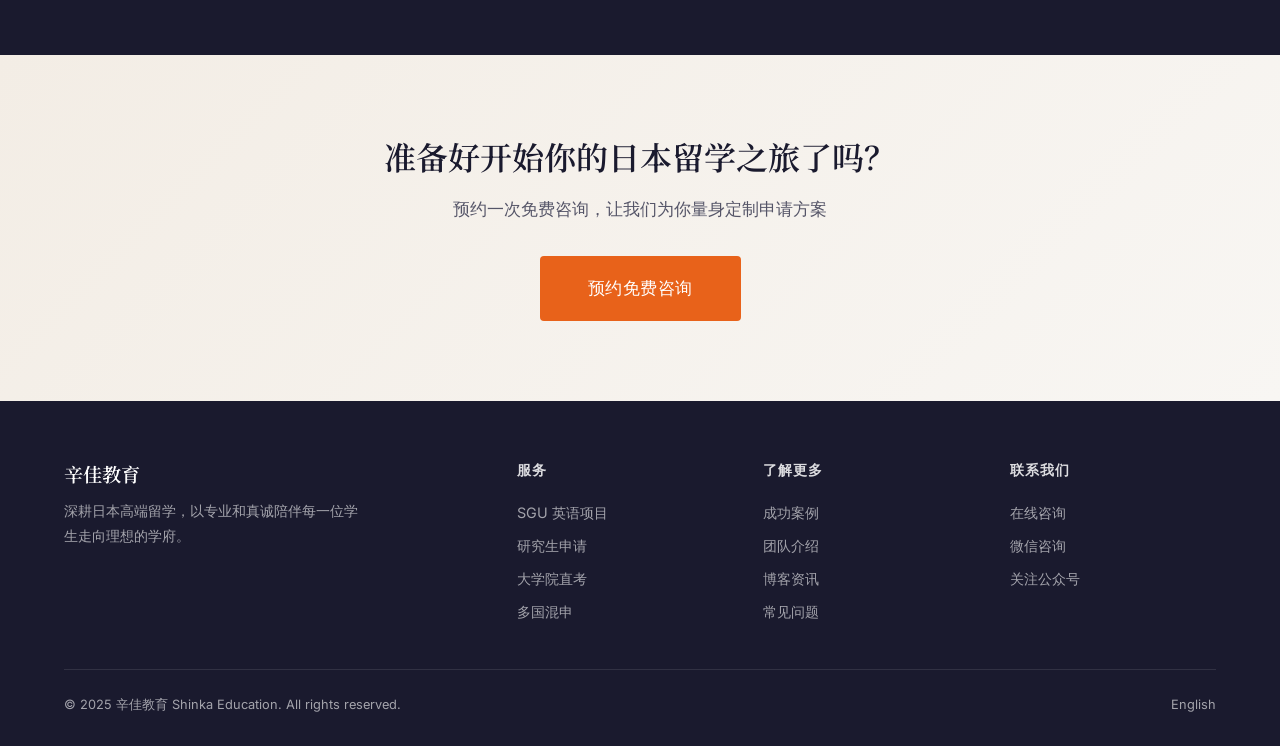
==== commit f0754f73: "Anonymize case backgrounds, add offer placeholders, rename to Shinka Education - Anonymize all stude" ====
--- a/index.html
+++ b/index.html
@@ -28,7 +28,7 @@
     "@context": "https://schema.org",
     "@type": "EducationalOrganization",
     "name": "辛佳教育",
-    "alternateName": "Xinjia Education",
+    "alternateName": "Shinka Education",
     "url": "https://shinka-edu.com",
     "description": "专注日本高端留学申请，提供SGU、研究生、直考及多国混申服务",
     "areaServed": ["CN", "JP"],
@@ -45,7 +45,7 @@
         <img src="images/logo.png" alt="辛佳教育" loading="lazy">
         <span class="nav-logo-text">
           辛佳教育
-          <small>Xinjia Education</small>
+          <small>Shinka Education</small>
         </span>
       </a>
       <div class="nav-links">
@@ -267,7 +267,7 @@
         </div>
       </div>
       <div class="footer-bottom">
-        <span>&copy; 2025 辛佳教育 Xinjia Education. All rights reserved.</span>
+        <span>&copy; 2025 辛佳教育 Shinka Education. All rights reserved.</span>
         <a href="en/index.html">English</a>
       </div>
     </div>
